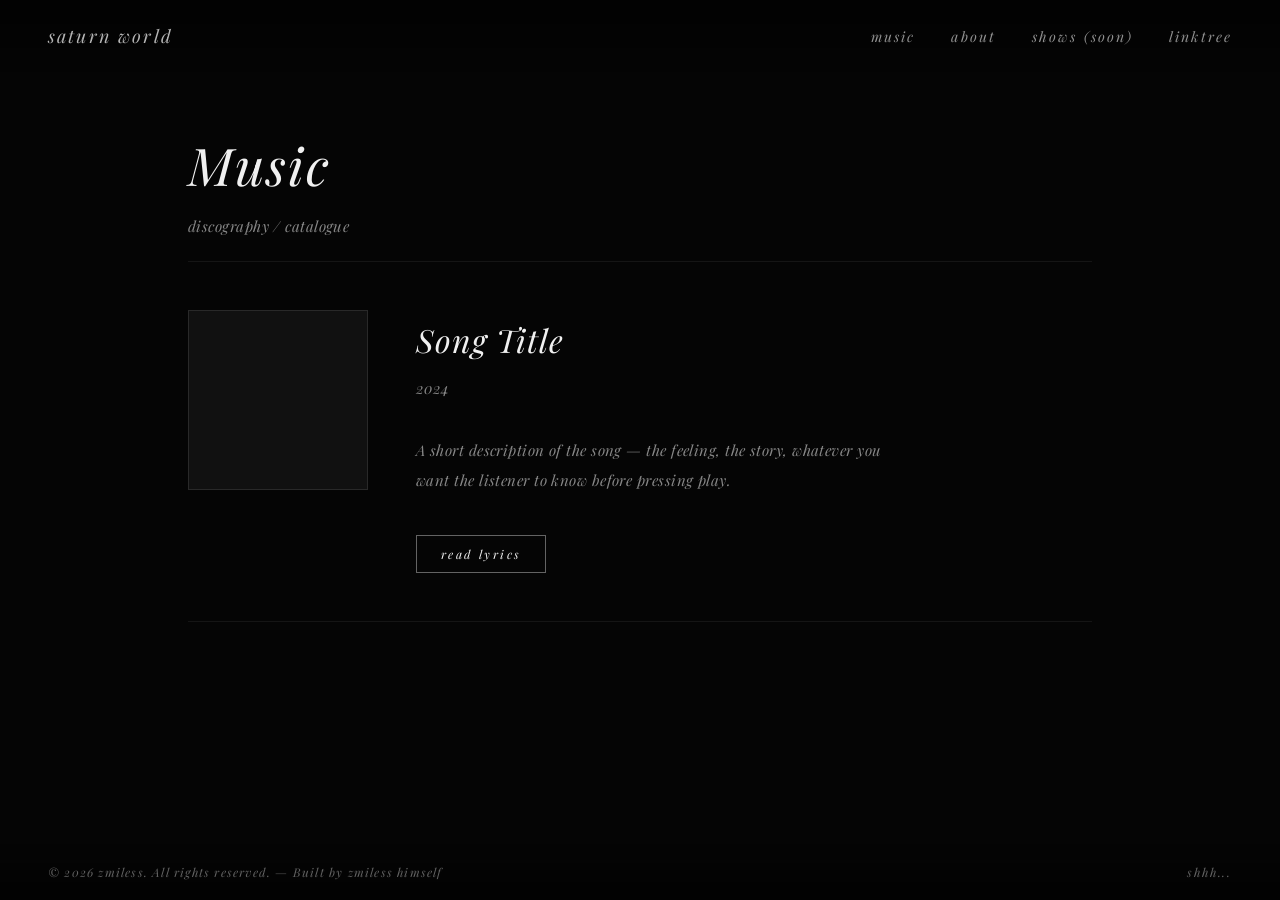
==== pages/music/music.html @ dbdcbef8 "primeiro upload" ====
<!DOCTYPE html>
<html lang="en">
<head>
    <link rel="stylesheet" href="../../base.css">
    <link rel="stylesheet" href="music.css">
    <link rel="icon" href="../../favicon.jpg" type="image/jpeg">
    <meta charset="UTF-8">
    <meta name="viewport" content="width=device-width, initial-scale=1.0">
    <title>Music — Saturn World</title>
</head>
<body>
    <div class="background"></div>

    <div class="mobile-nav" id="mobileNav">
        <a href="../../index.html">home</a>
        <a href="music.html">music</a>
        <a href="../about/about.html">about</a>
        <a href="../shows/shows.html">shows (soon)</a>
        <a href="../linktree/linktree.html">linktree</a>
    </div>

    <nav class="topbar">
        <a class="topbar-left" href="../../index.html">saturn world</a>
        <div class="topbar-links">
            <a href="music.html">music</a>
            <a href="../about/about.html">about</a>
            <a href="../shows/shows.html">shows (soon)</a>
            <a href="../linktree/linktree.html">linktree</a>
        </div>
        <button class="menu-toggle" id="menuToggle" onclick="toggleMenu()" aria-label="menu">
            <span></span><span></span><span></span>
        </button>
    </nav>

    <main class="page-content">
        <h1 class="page-title">Music</h1>
        <p class="page-meta">discography / catalogue</p>

        <div class="music-list">
            <!-- duplica este bloco para cada música -->
            <div class="music-item">
                <div class="music-cover">
                    <div class="cover-placeholder"></div>
                    <!-- <img src="../../images/covers/nome.jpg" alt="nome"> -->
                </div>
                <div class="music-info">
                    <h2 class="music-title">Song Title</h2>
                    <p class="music-year">2024</p>
                    <p class="music-desc">A short description of the song — the feeling, the story, whatever you want the listener to know before pressing play.</p>
                    <a href="lyrics.html?song=song-title" class="btn">read lyrics</a>
                </div>
            </div>
        </div>
    </main>

    <footer class="bottombar">
        <span>© 2026 zmiless. All rights reserved. — Built by zmiless himself</span>
        <div class="bottombar-links"><a href="#">shhh...</a></div>
    </footer>

    <script>
        function toggleMenu() {
            document.getElementById('mobileNav').classList.toggle('open');
            document.getElementById('menuToggle').classList.toggle('open');
        }
    </script>
</body>
</html>
---- base.css ----
/* ================================================
   base.css — Saturn World (páginas internas)
   Coloca este ficheiro em cada subpasta de página
   ================================================ */

@font-face {
    font-family: 'Playfair Display Italic';
    src: url('../../fonts/PlayfairDisplay-Italic-VariableFont_wght.ttf') format('truetype');
}

* { box-sizing: border-box; }

body, * { cursor: url('../../cursors/eye-normal.cur'), auto; }
a, button { cursor: url('../../cursors/eye-link.cur'), pointer; }

body {
    font-family: 'Playfair Display Italic', serif;
    background-color: #0e0e0e;
    margin: 0;
    padding: 0;
    overflow-y: auto;
}

/* ── Background fixo ── */
.background {
    position: fixed;
    top: 0; left: 0;
    width: 100%; height: 100%;
    background-image: url('../../images/wall.jpg');
    background-size: cover;
    background-position: center;
    z-index: -1;
}
.background::after {
    content: '';
    position: absolute;
    inset: 0;
    background-color: rgba(0, 0, 0, 0.65);
}

/* ── Top Bar ── */
.topbar {
    position: fixed;
    top: 0; left: 0;
    width: 100%;
    z-index: 1050;
    display: flex;
    align-items: center;
    justify-content: space-between;
    padding: 24px 48px;
    background: linear-gradient(to bottom, rgba(0,0,0,0.6) 0%, transparent 100%);
}
.topbar-left {
    font-family: 'Playfair Display Italic', serif;
    font-style: italic;
    font-weight: 300;
    font-size: 18px;
    color: rgba(240,240,240,0.75);
    letter-spacing: 0.12em;
    text-decoration: none;
}
.topbar-links { display: flex; gap: 36px; }
.topbar-links a {
    font-family: 'Playfair Display Italic', serif;
    font-style: italic;
    font-weight: 300;
    font-size: 14px;
    color: rgba(240,240,240,0.6);
    text-decoration: none;
    letter-spacing: 0.15em;
    text-transform: lowercase;
    transition: color 0.3s ease;
}
.topbar-links a:hover { color: #f0f0f0; }

/* ── Bottom Bar ── */
.bottombar {
    position: fixed;
    bottom: 0; left: 0;
    width: 100%;
    z-index: 10;
    display: flex;
    align-items: center;
    justify-content: space-between;
    padding: 20px 48px;
    background: linear-gradient(to top, rgba(0,0,0,0.6) 0%, transparent 100%);
}
.bottombar span {
    font-family: 'Playfair Display Italic', serif;
    font-style: italic;
    font-weight: 300;
    font-size: 12px;
    color: rgba(240,240,240,0.4);
    letter-spacing: 0.1em;
}
.bottombar-links { display: flex; gap: 28px; }
.bottombar-links a {
    font-family: 'Playfair Display Italic', serif;
    font-style: italic;
    font-weight: 300;
    font-size: 12px;
    color: rgba(240,240,240,0.4);
    text-decoration: none;
    letter-spacing: 0.15em;
    text-transform: lowercase;
    transition: color 0.3s ease;
}
.bottombar-links a:hover { color: rgba(240,240,240,0.9); }

/* ── Área de conteúdo ── */
.page-content {
    max-width: 1000px;
    margin: 0 auto;
    padding: 130px 48px 100px;
    min-height: 100vh;
}

/* ── Título da página ── */
.page-title {
    font-family: 'Playfair Display Italic', serif;
    font-style: italic;
    font-weight: 100;
    font-size: 52px;
    color: #f0f0f0;
    letter-spacing: 0.04em;
    margin: 0 0 12px 0;
}

/* ── Subtítulo / meta ── */
.page-meta {
    font-family: 'Playfair Display Italic', serif;
    font-style: italic;
    font-weight: 300;
    font-size: 12px;
    letter-spacing: 0.25em;
    color: rgba(240,240,240,0.35);
    margin: 0 0 56px 0;
    text-transform: lowercase;
}

/* ── Separador ── */
.divider {
    width: 100%;
    height: 1px;
    background: rgba(240,240,240,0.08);
    margin: 40px 0;
}

/* ── Parágrafo ── */
.page-content p {
    font-family: 'Playfair Display Italic', serif;
    font-style: italic;
    font-weight: 300;
    font-size: 15px;
    line-height: 2;
    color: rgba(240,240,240,0.55);
    letter-spacing: 0.03em;
    margin: 0 0 20px 0;
}

/* ── Botão genérico ── */
.btn {
    font-family: 'Playfair Display Italic', serif;
    font-style: italic;
    font-weight: 300;
    font-size: 12px;
    letter-spacing: 0.2em;
    text-transform: lowercase;
    color: #f0f0f0;
    text-decoration: none;
    border: 1px solid rgba(240,240,240,0.4);
    padding: 10px 24px;
    background: transparent;
    transition: background 0.3s ease, border-color 0.3s ease;
    display: inline-block;
}
.btn:hover {
    background: rgba(240,240,240,0.07);
    border-color: rgba(240,240,240,0.8);
}

/* ═══════════════════════════════════════
   MOBILE
   ═══════════════════════════════════════ */

.menu-toggle {
    display: none;
    flex-direction: column;
    gap: 5px;
    background: none;
    border: none;
    padding: 4px;
    cursor: pointer;
    z-index: 1100;
    position: relative;
}

.menu-toggle span {
    display: block;
    width: 22px;
    height: 1px;
    background: rgba(240,240,240,0.75);
    transition: transform 0.3s ease, opacity 0.3s ease;
}

.menu-toggle.open span:nth-child(1) { transform: translateY(6px) rotate(45deg); }
.menu-toggle.open span:nth-child(2) { opacity: 0; }
.menu-toggle.open span:nth-child(3) { transform: translateY(-6px) rotate(-45deg); }

.mobile-nav {
    display: none;
    position: fixed;
    inset: 0;
    z-index: 1000;
    background: rgba(8, 8, 8, 0.97);
    backdrop-filter: blur(8px);
    flex-direction: column;
    align-items: center;
    justify-content: center;
    gap: 40px;
    opacity: 0;
    pointer-events: none;
    transition: opacity 0.35s ease;
}

.mobile-nav.open {
    opacity: 1;
    pointer-events: all;
}

/* keep hamburger button above overlay */
.topbar {
    z-index: 1050;
}

.mobile-nav a {
    font-family: 'Playfair Display Italic', serif;
    font-style: italic;
    font-weight: 200;
    font-size: 32px;
    color: rgba(240,240,240,0.7);
    text-decoration: none;
    letter-spacing: 0.08em;
    text-transform: lowercase;
    transition: color 0.3s ease;
}

.mobile-nav a:hover,
.mobile-nav a:active { color: #f0f0f0; }

@media (max-width: 768px) {

    .topbar { padding: 20px 24px; }
    .topbar-links { display: none; }
    .menu-toggle { display: flex; }

    .bottombar {
        padding: 14px 24px;
        justify-content: center;
    }
    .bottombar-links { display: none; }
    .bottombar span { font-size: 10px; text-align: center; }

    .mobile-nav { display: flex; }

    .page-content { padding: 100px 24px 90px; }

    .page-title { font-size: 36px; }

    /* music page */
    .music-item {
        flex-direction: column;
        gap: 24px;
    }
    .music-cover { width: 100%; height: auto; aspect-ratio: 1; }
    .cover-placeholder { width: 100%; height: 0; padding-bottom: 100%; }
    .music-title { font-size: 24px; }

    /* album page */
    .album-layout {
        flex-direction: column;
        gap: 32px;
    }
    .album-cover-wrap {
        width: 100%;
        position: static;
    }
    .album-cover-placeholder { width: 100%; height: 0; padding-bottom: 100%; }

    /* about page */
    .about-layout {
        flex-direction: column-reverse;
        gap: 32px;
    }
    .about-photo-wrap {
        width: 100%;
        position: static;
    }
    .about-photo-placeholder { width: 100%; height: 260px; }
    .about-photo { width: 100%; }
}
---- pages/music/music.css ----
/* ── Music catalogue ── */

.music-list {
    display: flex;
    flex-direction: column;
    gap: 0;
}

.music-item {
    display: flex;
    gap: 48px;
    align-items: flex-start;
    padding: 48px 0;
    border-bottom: 1px solid rgba(240,240,240,0.07);
    transition: background 0.3s ease;
}

.music-item:first-child {
    border-top: 1px solid rgba(240,240,240,0.07);
}

/* ── Capa ── */
.music-cover {
    flex-shrink: 0;
    width: 180px;
    height: 180px;
}

.music-cover img {
    width: 100%;
    height: 100%;
    object-fit: cover;
    display: block;
    filter: grayscale(20%);
    transition: filter 0.4s ease;
}

.music-item:hover .music-cover img {
    filter: grayscale(0%);
}

.cover-placeholder {
    width: 100%;
    height: 100%;
    background: rgba(240,240,240,0.05);
    border: 1px solid rgba(240,240,240,0.1);
}

/* ── Info ── */
.music-info {
    flex: 1;
    display: flex;
    flex-direction: column;
    gap: 12px;
    padding-top: 8px;
}

.music-title {
    font-family: 'Playfair Display Italic', serif;
    font-style: italic;
    font-weight: 200;
    font-size: 32px;
    color: #f0f0f0;
    margin: 0;
    letter-spacing: 0.03em;
}

.music-year {
    font-family: 'Playfair Display Italic', serif;
    font-style: italic;
    font-size: 11px;
    letter-spacing: 0.3em;
    color: rgba(240,240,240,0.3);
    margin: 0;
}

.music-desc {
    font-family: 'Playfair Display Italic', serif;
    font-style: italic;
    font-weight: 300;
    font-size: 14px;
    line-height: 1.9;
    color: rgba(240,240,240,0.5);
    margin: 0;
    max-width: 500px;
}

.music-info .btn {
    align-self: flex-start;
    margin-top: 8px;
}
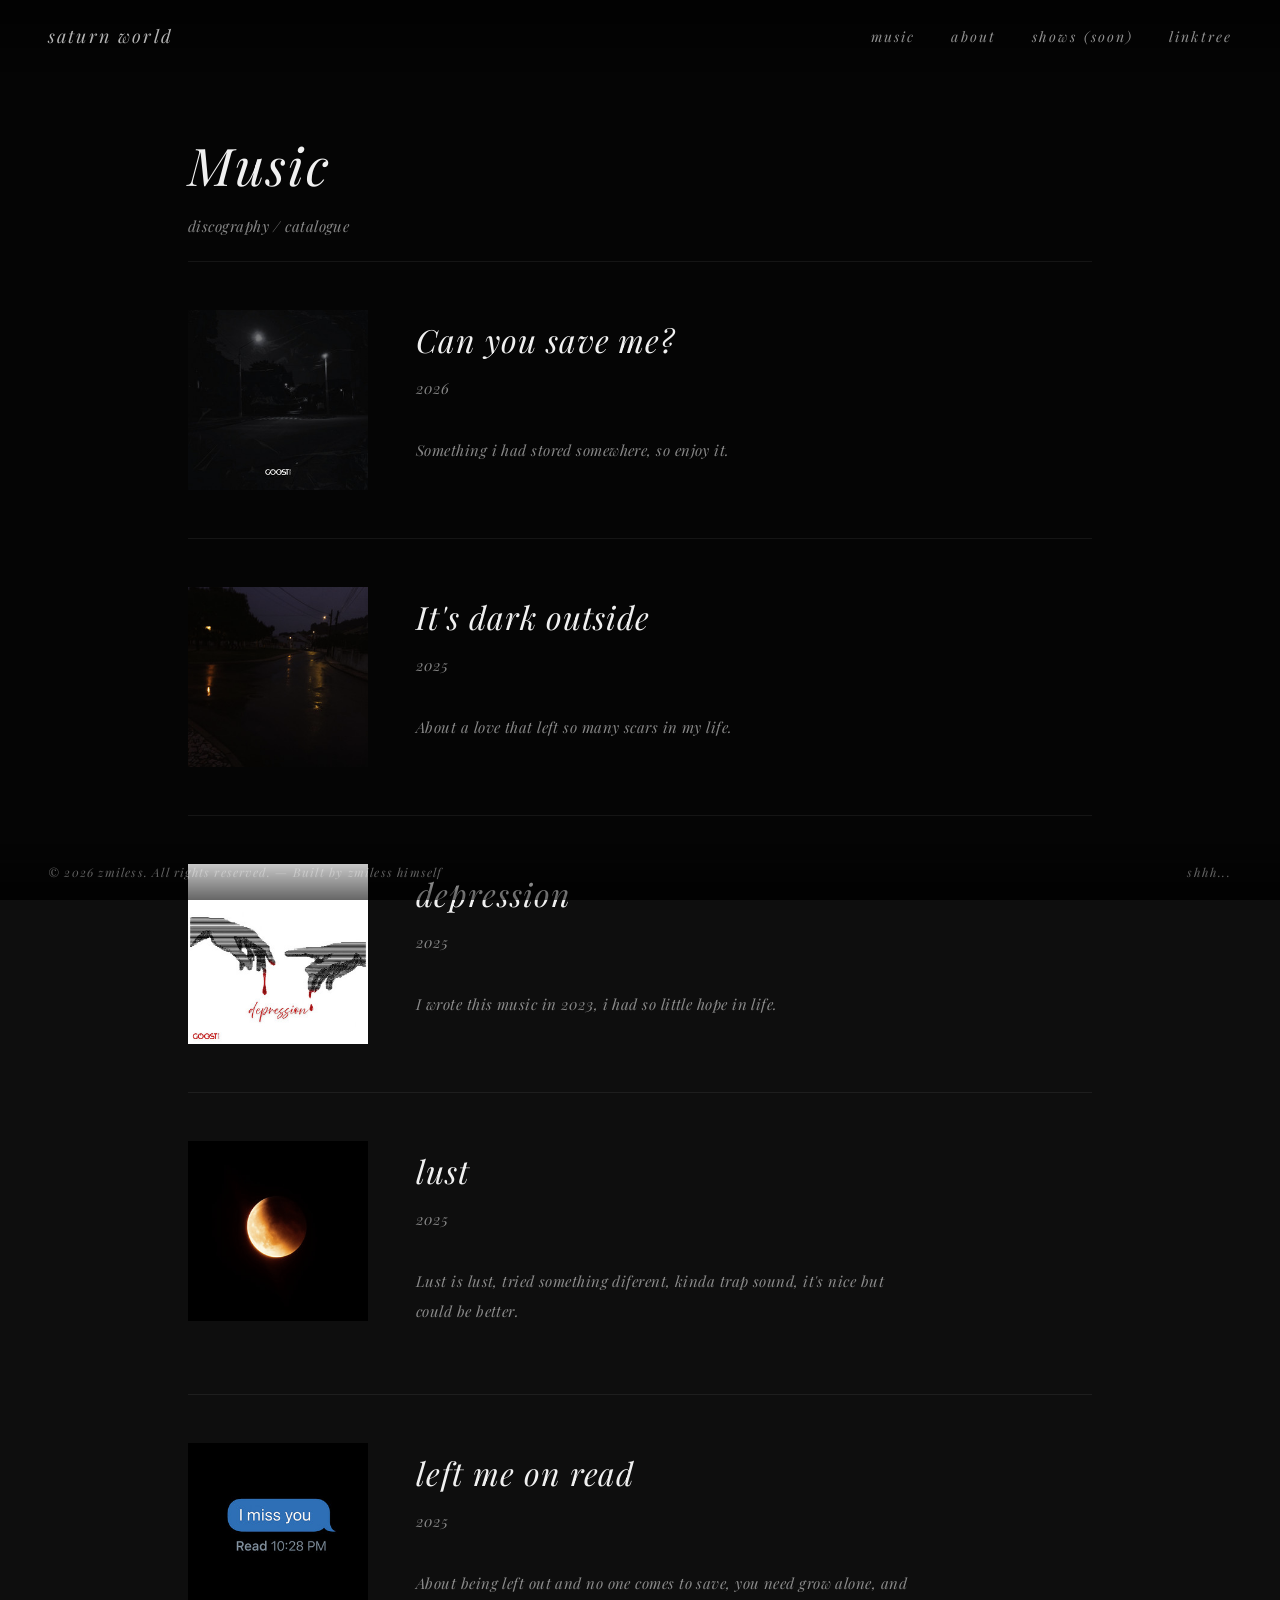
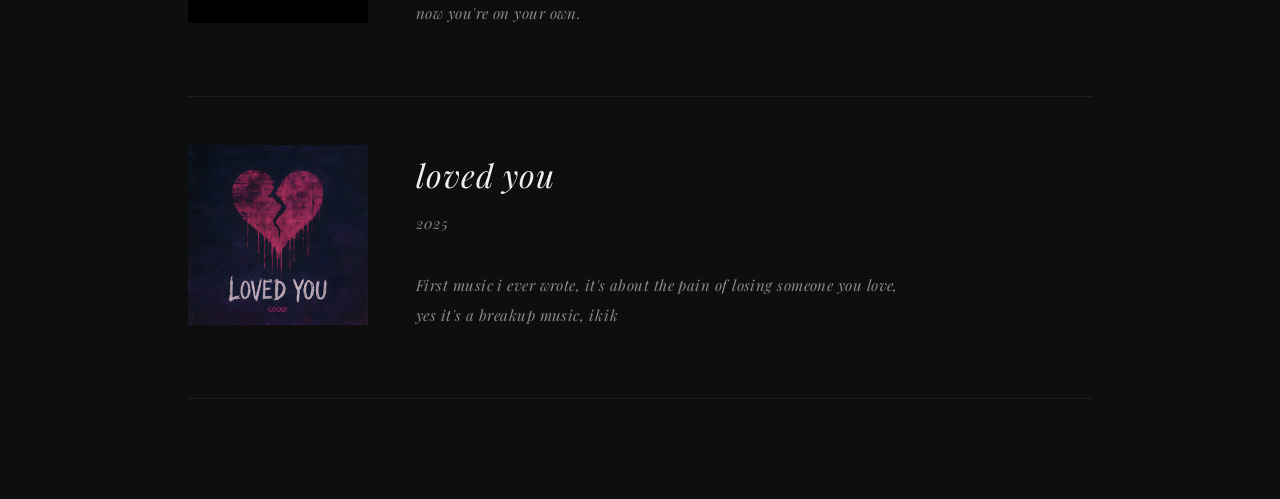
==== commit 9233e0cd: "Website album cover and update album description. Also deleted the lyrics.txt file since it was just" ====
--- a/pages/music/music.html
+++ b/pages/music/music.html
@@ -37,19 +37,87 @@
         <p class="page-meta">discography / catalogue</p>
 
         <div class="music-list">
-            <!-- duplica este bloco para cada música -->
+
+            <!-- duplicar este bloco para cada música -->
             <div class="music-item">
                 <div class="music-cover">
-                    <div class="cover-placeholder"></div>
-                    <!-- <img src="../../images/covers/nome.jpg" alt="nome"> -->
+                    <!-- <div class="cover-placeholder"></div> --> 
+                    <img src="../../images/covers/canyousaveme.jpg" alt="Can you save me?">
                 </div>
                 <div class="music-info">
-                    <h2 class="music-title">Song Title</h2>
-                    <p class="music-year">2024</p>
-                    <p class="music-desc">A short description of the song — the feeling, the story, whatever you want the listener to know before pressing play.</p>
-                    <a href="lyrics.html?song=song-title" class="btn">read lyrics</a>
+                    <h2 class="music-title">Can you save me?</h2>
+                    <p class="music-year">2026</p>
+                    <p class="music-desc">Something i had stored somewhere, so enjoy it.</p>
+                    <!-- <a href="lyrics.html?song=song-title" class="btn">read lyrics</a> -->
+                </div>
+
+            </div>
+
+            <div class="music-item">
+                <div class="music-cover">
+                    <!-- <div class="cover-placeholder"></div> --> 
+                    <img src="../../images/covers/itsdarkoutside.jpg" alt="It's dark outside">
+                </div>
+                <div class="music-info">
+                    <h2 class="music-title">It's dark outside</h2>
+                    <p class="music-year">2025</p>
+                    <p class="music-desc">About a love that left so many scars in my life.</p>
+                    <!-- <a href="lyrics.html?song=song-title" class="btn">read lyrics</a> -->
                 </div>
             </div>
+
+            <div class="music-item">
+                <div class="music-cover">
+                    <!-- <div class="cover-placeholder"></div> --> 
+                    <img src="../../images/covers/depression.jpg" alt="depression">
+                </div>
+                <div class="music-info">
+                    <h2 class="music-title">depression</h2>
+                    <p class="music-year">2025</p>
+                    <p class="music-desc">I wrote this music in 2023, i had so little hope in life.</p>
+                    <!-- <a href="lyrics.html?song=song-title" class="btn">read lyrics</a> -->
+                </div>
+            </div>
+
+            <div class="music-item">
+                <div class="music-cover">
+                    <!-- <div class="cover-placeholder"></div> --> 
+                    <img src="../../images/covers/lust.jpg" alt="lust">
+                </div>
+                <div class="music-info">
+                    <h2 class="music-title">lust</h2>
+                    <p class="music-year">2025</p>
+                    <p class="music-desc">Lust is lust, tried something diferent, kinda trap sound, it's nice but could be better.</p>
+                    <!-- <a href="lyrics.html?song=song-title" class="btn">read lyrics</a> -->
+                </div>
+            </div>
+
+            <div class="music-item">
+                <div class="music-cover">
+                    <!-- <div class="cover-placeholder"></div> --> 
+                    <img src="../../images/covers/leftmeonread.jpg" alt="left me on read">
+                </div>
+                <div class="music-info">
+                    <h2 class="music-title">left me on read</h2>
+                    <p class="music-year">2025</p>
+                    <p class="music-desc">About being left out and no one comes to save, you need grow alone, and now you're on your own.</p>
+                    <!-- <a href="lyrics.html?song=song-title" class="btn">read lyrics</a> -->
+                </div>
+            </div>
+
+            <div class="music-item">
+                <div class="music-cover">
+                    <!-- <div class="cover-placeholder"></div> --> 
+                    <img src="../../images/covers/lovedyou.jpg" alt="loved you">
+                </div>
+                <div class="music-info">
+                    <h2 class="music-title">loved you</h2>
+                    <p class="music-year">2025</p>
+                    <p class="music-desc">First music i ever wrote, it's about the pain of losing someone you love, yes it's a breakup music, ikik</p>
+                    <!-- <a href="lyrics.html?song=song-title" class="btn">read lyrics</a> -->
+                </div>
+            </div>
+            
         </div>
     </main>
 
